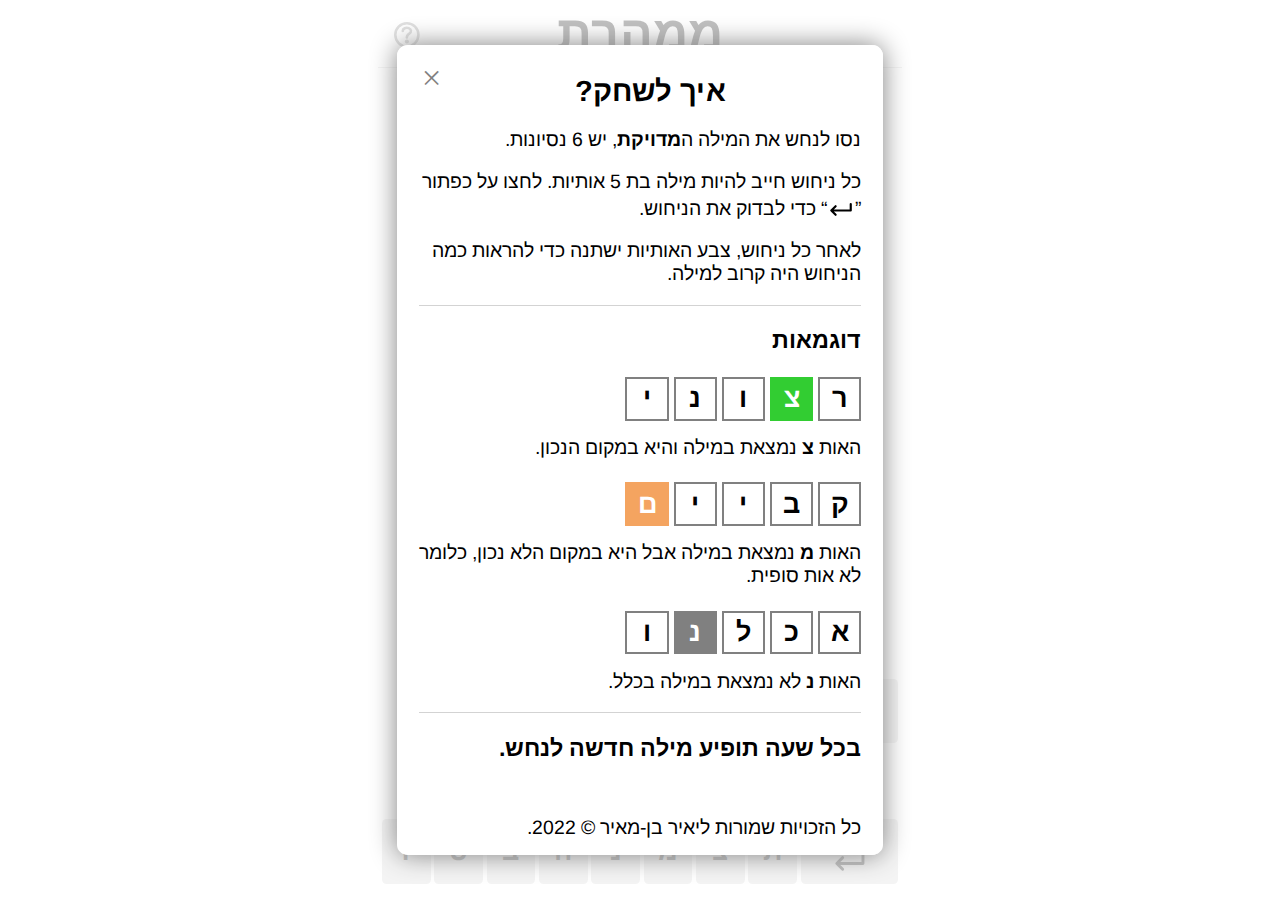
==== memaheret/src/index.html @ 63e684df "second" ====
<!DOCTYPE html>
<html lang="he">
<head>
    <meta charset="UTF-8">
    <meta name=viewport content="width=device-width, initial-scale=1">
    <title>ממהרת: משחק מילים</title>
    <link rel="icon" href="favicon.png">
    <meta property="og:image" content="screenshot.png">
    <meta property="og:description" content="נסו לנחש את המילה המדויקת, יש 6 נסיונות. כל ניחוש חייב להיות מילה בת 5 אותיות. לאחר כל ניחוש, צבע האותיות ישתנה כדי להראות כמה הניחוש היה קרוב למילה">
    <meta property="description" content="נסו לנחש את המילה המדויקת, יש 6 נסיונות. כל ניחוש חייב להיות מילה בת 5 אותיות. לאחר כל ניחוש, צבע האותיות ישתנה כדי להראות כמה הניחוש היה קרוב למילה">
    <meta name="twitter:card" content="summary">
    <meta name="twitter:title" content="ממהרת: משחק מילים">
    <meta name="twitter:image" content="https://reformy.github.io/memaheret/screenshot-twitter.png">
    <link rel="stylesheet" href="style.css">
    <script defer src="words.js" charset="UTF-8"></script>
    <script defer src="main.js" charset="UTF-8"></script>
    <!-- Global site tag (gtag.js) - Google Analytics -->
    <script async src="https://www.googletagmanager.com/gtag/js?id=G-9BNSJSTY61"></script>
    <script>
        window.dataLayer = window.dataLayer || [];
        function gtag(){dataLayer.push(arguments);}
        gtag('js', new Date());

        gtag('config', 'G-9BNSJSTY61', { cookieFlags: 'SameSite=None; Secure' });
    </script>
</head>
<!--
    A word guessing game inspired by Wordle and מדוייקת
    Copyright (C) 2022  Yair Ben-Meir

    This program is free software: you can redistribute it and/or modify
    it under the terms of the GNU Affero General Public License as published by
    the Free Software Foundation, either version 3 of the License, or
    (at your option) any later version.

    This program is distributed in the hope that it will be useful,
    but WITHOUT ANY WARRANTY; without even the implied warranty of
    MERCHANTABILITY or FITNESS FOR A PARTICULAR PURPOSE.  See the
    GNU Affero General Public License for more details.

    You should have received a copy of the GNU Affero General Public License
    along with this program.  If not, see <http://www.gnu.org/licenses/>.
-->
<body>
        <div id="header">
            <svg id="help-button" viewbox="0 0 105 105">
                <path
                    d="M 34 35 A 16 12.5 0 1 1 59.6 45 A 24 18.75 0 0 0 50 60"
                    stroke-width="10" stroke-linecap="round" fill="none" stroke="gray" />
                <circle cx="50" cy="76" r="8" fill="gray" />
                <circle cx="50" cy="50" r="45" stroke-width="10" fill="none" stroke="gray" />
            </svg>
            <span id="app-name">ממהרת</span>
        </div>
        <div id="guesses">
            <div class="row" id="guess-1">
                <div class="letter" id="letter-1-1"></div>
                <div class="letter" id="letter-1-2"></div>
                <div class="letter" id="letter-1-3"></div>
                <div class="letter" id="letter-1-4"></div>
                <div class="letter" id="letter-1-5"></div>
            </div>
            <div class="row" id="guess-2">
                <div class="letter" id="letter-2-1"></div>
                <div class="letter" id="letter-2-2"></div>
                <div class="letter" id="letter-2-3"></div>
                <div class="letter" id="letter-2-4"></div>
                <div class="letter" id="letter-2-5"></div>
            </div>
            <div class="row" id="guess-3">
                <div class="letter" id="letter-3-1"></div>
                <div class="letter" id="letter-3-2"></div>
                <div class="letter" id="letter-3-3"></div>
                <div class="letter" id="letter-3-4"></div>
                <div class="letter" id="letter-3-5"></div>
            </div>
            <div class="row" id="guess-4">
                <div class="letter" id="letter-4-1"></div>
                <div class="letter" id="letter-4-2"></div>
                <div class="letter" id="letter-4-3"></div>
                <div class="letter" id="letter-4-4"></div>
                <div class="letter" id="letter-4-5"></div>
            </div>
            <div class="row" id="guess-5">
                <div class="letter" id="letter-5-1"></div>
                <div class="letter" id="letter-5-2"></div>
                <div class="letter" id="letter-5-3"></div>
                <div class="letter" id="letter-5-4"></div>
                <div class="letter" id="letter-5-5"></div>
            </div>
            <div class="row" id="guess-6">
                <div class="letter" id="letter-6-1"></div>
                <div class="letter" id="letter-6-2"></div>
                <div class="letter" id="letter-6-3"></div>
                <div class="letter" id="letter-6-4"></div>
                <div class="letter" id="letter-6-5"></div>
            </div>
        </div>
        <div id="keyboard">
            <div class="keyboard-row">
                <div class="key wide" value="Backspace"><svg viewBox="0 0 60 50">
                    <path d="M50,10L20,10L10,25L20,40L50,40L50,10M27,20L37,30M37,20L27,30" fill="none" stroke-width="5" stroke="black" stroke-linecap="square" />
                </svg></div
                ><div class="key">פ</div
                ><div class="key">ו</div
                ><div class="key">ט</div
                ><div class="key">א</div
                ><div class="key">ר</div
                ><div class="key">ק</div>
            </div>
            <div class="keyboard-row">
                <div class="key">ל</div
                ><div class="key">ח</div
                ><div class="key">י</div
                ><div class="key">ע</div
                ><div class="key">כ</div
                ><div class="key">ג</div
                ><div class="key">ד</div
                ><div class="key">ש</div>
            </div>
            <div class="keyboard-row">
                <div class="key wide" value="Enter">
                    <div>אישור</div>
                    <svg viewBox="0 0 65 50">
                        <path d="M55,15L55,30L10,30L20,20M10,30L20,40" fill="none" stroke-width="5" stroke="black" stroke-linecap="round" stroke-linejoin="round" />
                    </svg></div
                ><div class="key">ת</div
                ><div class="key">צ</div
                ><div class="key">מ</div
                ><div class="key">נ</div
                ><div class="key">ה</div
                ><div class="key">ב</div
                ><div class="key">ס</div
                ><div class="key">ז</div>
            </div>
        </div>
    <div id="modal" class="hidden">
        <div id="help-screen" class="hidden">
            <div class="close-button">⨉</div>
            <h1>איך לשחק?</h1>
            <p>נסו לנחש את המילה ה<b>מדויקת</b>, יש 6 נסיונות.</p>
            <p>
                כל ניחוש חייב להיות מילה בת 5 אותיות.
                לחצו על כפתור
                <span class="no-break">”<svg viewBox="0 0 65 50">
                    <path d="M55,15L55,30L10,30L20,20M10,30L20,40" fill="none" stroke-width="5" stroke="black" stroke-linecap="round" stroke-linejoin="round" />
                </svg>“</span>
                כדי לבדוק את הניחוש.
            </p>
            <p>לאחר כל ניחוש, צבע האותיות ישתנה כדי להראות כמה הניחוש היה קרוב למילה.</p>
            <h2>דוגמאות</h2>
            <p>
                <span class="letter example full">ר</span>
                <span class="letter example exact">צ</span>
                <span class="letter example full">ו</span>
                <span class="letter example full">נ</span>
                <span class="letter example full">י</span>
            </p>
            <p>
                האות
                <b>צ</b>
                נמצאת במילה והיא במקום הנכון.
            </p>
            <p>
                <span class="letter example full">ק</span>
                <span class="letter example full">ב</span>
                <span class="letter example full">י</span>
                <span class="letter example full">י</span>
                <span class="letter example other">ם</span>
            </p>
            <p>
                האות
                <b>מ</b>
                נמצאת במילה אבל היא במקום הלא נכון, כלומר לא אות סופית.
            </p>
            <p>
                <span class="letter example full">א</span>
                <span class="letter example full">כ</span>
                <span class="letter example full">ל</span>
                <span class="letter example wrong">נ</span>
                <span class="letter example full">ו</span>
            </p>
            <p>
                האות
                <b>נ</b>
                לא נמצאת במילה בכלל.
            </p>
            <h2>בכל שעה תופיע מילה חדשה לנחש.</h2>
            <div id="copyright-notice">
                <p>כל הזכויות שמורות ליאיר בן-מאיר © 2022.</p>
                <p>
                    המשחק מבוסס על
                    <a href="https://www.powerlanguage.co.uk/wordle/" target="_blank">Wordle</a>
                    ועל
                    <a href="https://meduyeket.net/" target="_blank">מדוייקת</a>
                    וקוד המקור שלו
                    <a href="https://github.com/reformy/memaheret" target="_blank">זמין לצפייה</a>.
                </p>
            </div>
        </div>
        <div id="success-screen" class="hidden">
            <div class="close-button">⨉</div>
            <h1 id="success-header"></h1>
            <p>שתפו את התוצאה:</p>
            <div id="share-button">
                <div id="result"></div>
                <div id="share-button-text">
                    <svg viewBox="0 0 24 24">
                        <path d="M18 16.08c-.76 0-1.44.3-1.96.77L8.91 12.7c.05-.23.09-.46.09-.7s-.04-.47-.09-.7l7.05-4.11c.54.5 1.25.81 2.04.81 1.66 0 3-1.34 3-3s-1.34-3-3-3-3 1.34-3 3c0 .24.04.47.09.7L8.04 9.81C7.5 9.31 6.79 9 6 9c-1.66 0-3 1.34-3 3s1.34 3 3 3c.79 0 1.5-.31 2.04-.81l7.12 4.16c-.05.21-.08.43-.08.65 0 1.61 1.31 2.92 2.92 2.92 1.61 0 2.92-1.31 2.92-2.92s-1.31-2.92-2.92-2.92z" fill="white" />
                    </svg>
                    <span>שיתוף</span>
                </div>
            </div>
            <div id="countdown-container">
                <div>המילה הבאה בעוד</div>
                <div id="countdown"></div>
            </div>
        </div>
    </div>
    <div id="popup" class="hidden"></div>
</body>
</html>
---- memaheret/src/style.css ----
/*
    A word guessing game inspired by Wordle
    Copyright (C) 2022  Amir Livne Bar-on

    This program is free software: you can redistribute it and/or modify
    it under the terms of the GNU Affero General Public License as published by
    the Free Software Foundation, either version 3 of the License, or
    (at your option) any later version.

    This program is distributed in the hope that it will be useful,
    but WITHOUT ANY WARRANTY; without even the implied warranty of
    MERCHANTABILITY or FITNESS FOR A PARTICULAR PURPOSE.  See the
    GNU Affero General Public License for more details.

    You should have received a copy of the GNU Affero General Public License
    along with this program.  If not, see <http://www.gnu.org/licenses/>.
*/

@font-face {
    font-family: Arimo;
    src: url(Arimo-VariableFont_wght.ttf);
}

html {
    user-select: none;
    direction: rtl;
    height: 100%;
}

body {
    margin: 0;
    height: 100%;
    display: flex;
    flex-direction: column;
    justify-content: space-between;
    align-items: center;
    font-family: Arimo, Arial, sans-serif;
}

#header {
    width: calc(min(95vw, 57vh));
    padding: calc(min(1vw, 0.6vh));
    border-bottom: 1px solid lightgray;
    text-align: center;
    position: relative;
}
#help-button {
    cursor: pointer;
    position: absolute;
    left: calc(min(3vw, 1.8vh));
    top: calc(min(4vw, 2.4vh));
    height: calc(min(5vw, 3vh));
}
#app-name {
    font-size: calc(min(9vw, 5.4vh));
    font-weight: bold;
}

#guesses {
    display: flex;
    flex-direction: column;
}
.row {
    display: flex;
    flex-direction: row;
    justify-content: center;
}
.row.jiggle {
    animation: jiggle 200ms ease-in-out 0ms 2;
}
@keyframes jiggle {
    0% {transform: translateX(0);}
    25% {transform: translateX(calc(min(0.5vw, 0.3vh)));}
    75% {transform: translateX(calc(max(-0.5vw, -0.3vh)));}
    100% {transform: translateX(0);}
}
.row.win > .letter {
    animation: grow 2000ms ease-in-out 0ms 2 alternate;
}
@keyframes grow {
    0% {transform: none;}
    100% {transform: scale(1.5, 1.5);}
}
.letter {
    width: calc(min(15vw, 9vh));
    height: calc(min(15vw, 9vh));
    margin: calc(min(0.5vw, 0.3vh));
    border: 2px solid lightgray;
    box-sizing: border-box;
    display: inline-flex;
    align-items: center;
    justify-content: center;
    font-size: calc(min(10vw, 6vh));
    font-weight: bold;
    transition: 300ms;
}
.letter.example {
    width: calc(min(8vw, 4.8vh));
    height: calc(min(8vw, 4.8vh));
    margin: calc(min(0.5vw, 0.4vh)) 0 calc(max(-0.5vw, -0.4vh)) 0;
    font-size: calc(min(5vw, 3vh));
    font-weight: bold;
    transition: 600ms;
}
.letter.full {
    border: 2px solid gray;
}
.letter.exact, .letter.other, .letter.wrong {
    color: white;
    border: none;
}
.letter.exact {
    background-color: limegreen;
}
.letter.other {
    background-color: sandybrown;
}
.letter.wrong {
    background-color: gray;
}

#keyboard {
    margin-bottom: calc(min(2vw, 1.2vh));
}
.keyboard-row {
    margin-bottom: calc(min(1vw, 0.6vh));
    display: flex;
    flex-direction: row;
    gap: calc(min(0.7vw, 0.42vh));
}
.key {
    display: inline-block;
    width: calc(min(9vw, 5.4vh));
    height: calc(min(12vw, 7.2vh));
    border-radius: calc(min(1vw, 0.5vh));
    background-color: lightgray;
    display: inline-flex;
    align-items: center;
    justify-content: center;
    font-size: calc(min(5vw, 3vh));
    font-weight: bold;
}
.key[match="exact"], .key[match="other"], .key[match="wrong"] {
    color: white;
}
.key[match="exact"] {
    background-color: limegreen;
}
.key[match="other"] {
    background-color: sandybrown;
}
.key[match="wrong"] {
    background-color: gray;
}
.key.wide {
    width: calc(min(18vw, 10.8vh));
    flex-direction: column;
    font-weight: normal;
    font-size: 1.8vh;
}
.key > svg {
    width: calc(min(7vw, 4.2vh));
}
.keyboard-row:nth-child(2) > .key:first-child {
    margin-right: calc(min(15vw, 9vh));
}

#popup {
    position: fixed;
    top: calc(min(15vw, 9vh));
    padding: calc(min(3vw, 1.8vh));
    border-radius: calc(min(1vw, 0.6vh));
    background-color: black;
    color: white;
    font-size: calc(min(4vw, 2.4vh));
}
#popup.hidden {
    transition: 400ms;
    opacity: 0;
}

#modal {
    position: fixed;
    width: 100%;
    height: 100%;
    background-color: rgba(255, 255, 255, 0.75);
    display: flex;
    align-items: center;
    justify-content: center;
}
#modal.hidden {
    display: none;
}
#modal > div {
    width: calc(min(90vw, 54vh));
    max-height: 90%;
    padding: calc(min(2vw, 1.2vh)) calc(min(3vw, 2.4vh)) calc(min(3vw, 2.4vh)) calc(min(3vw, 2.4vh));
    box-sizing: border-box;
    overflow-y: auto;
    background-color: white;
    border-radius: calc(min(2vw, 1.2vh));
    box-shadow: 0 0 calc(min(5vw, 3vh)) gray;
    font-size: calc(min(3.5vw, 2.16vh));
}
#modal > div.hidden {
    display: none;
}
.close-button {
    float: left;
    margin-left: calc(min(1vw, 0.6vh));
    margin-top: calc(min(2vw, 1.2vh));
    color: gray;
}
h1 {
    text-align: center;
    font-size: 1.5em;
}
h2 {
    border-top: 1px solid lightgray;
    margin-top: calc(min(1vw, 0.6vh));
    padding-top: calc(min(4vw, 2.4vh));
    font-size: 1.2em;
}
#help-screen a {
    font-weight: bold;
}
#help-screen svg {
    display: inline;
    height: calc(min(4vw, 2.4vh));
    transform: translateY(calc(min(1vw, 0.5vh)));
}
.no-break {
    white-space: nowrap;
}
#copyright-notice {
    margin-top: calc(min(10vw, 6vh));
}
#share-button {
    display: flex;
    flex-direction: row;
    justify-content: space-between;
    align-items: center;
    background-color: limegreen;
    padding: calc(min(3vw, 1.8vh));
    border-radius: calc(min(2vw, 1.2vh));
}
#share-button-text {
    flex-grow: 1;
    display: flex;
    flex-direction: row;
    justify-content: center;
    align-items: center;
    color: white;
    font-size: calc(min(5vw, 3vh));
    font-weight: 600;
}
#share-button-text > svg {
    height: calc(min(5vw, 3vh));
    margin-left: calc(min(2vw, 1.2vh));
}
#result {
    background-color: white;
    font-size: calc(min(3.5vw, 2.1vh));
    font-weight: normal;
    padding: calc(min(2vw, 1.2vh));
    border-radius: calc(min(1vw, 0.6vh));
    white-space: pre;
    user-select: text;
}
#countdown-container {
    border-top: 1px solid gray;
    padding-right: calc(min(3vw, 1.8vh));
    padding-top: calc(min(5vw, 3vh));
    margin-top: calc(min(5vw, 3vh));
    display: flex;
    flex-direction: column;
    justify-content: center;
    align-items: center;
}
#countdown {
    margin-top: calc(min(2vw, 1.2vh));
    font-size: calc(min(8vw, 4.8vh));
}
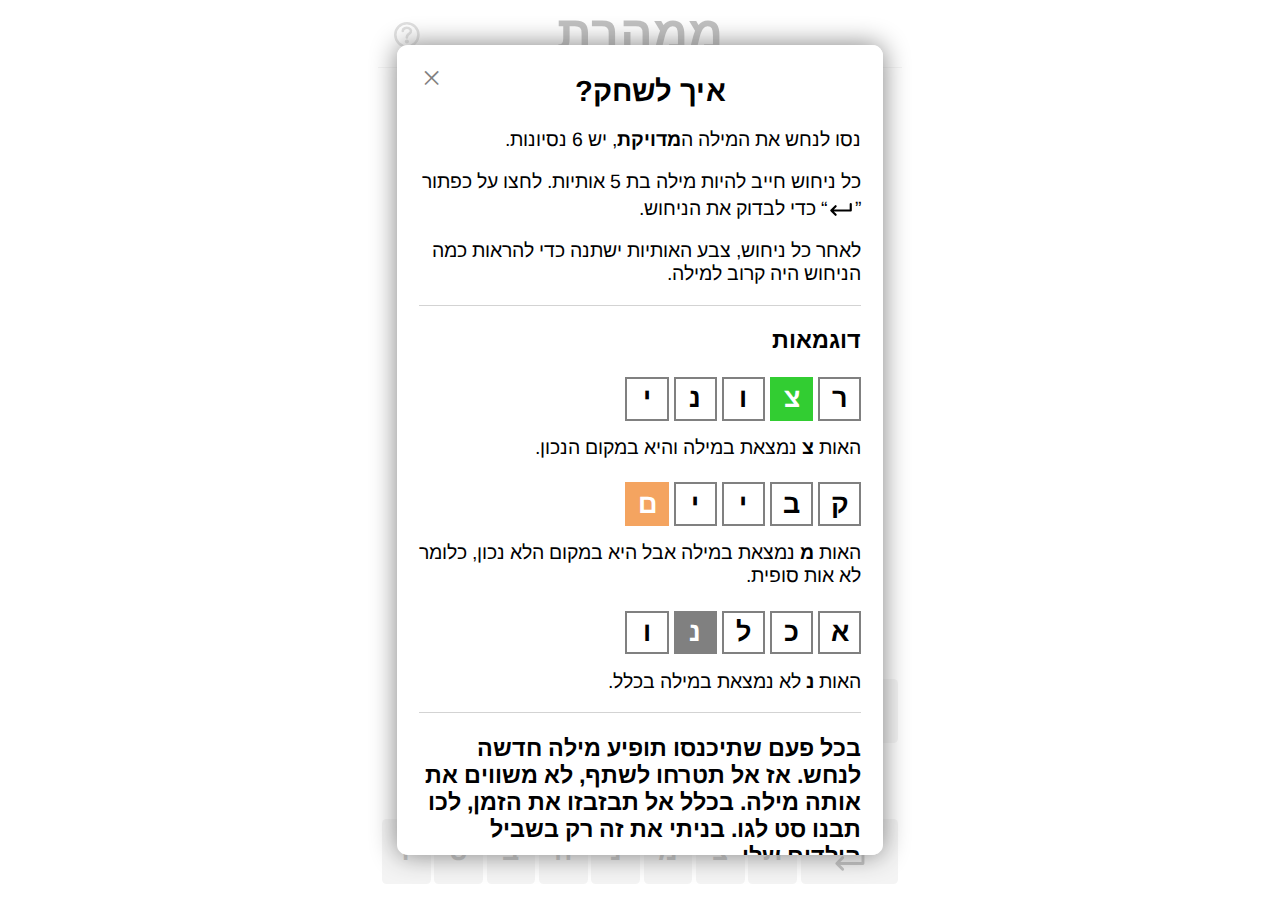
==== commit 9c66d036: "Update index.html" ====
--- a/memaheret/src/index.html
+++ b/memaheret/src/index.html
@@ -185,7 +185,7 @@
                 <b>נ</b>
                 לא נמצאת במילה בכלל.
             </p>
-            <h2>בכל שעה תופיע מילה חדשה לנחש.</h2>
+            <h2>בכל פעם שתיכנסו תופיע מילה חדשה לנחש. אז אל תטרחו לשתף, לא משווים את אותה מילה. בכלל אל תבזבזו את הזמן, לכו תבנו סט לגו. בניתי את זה רק בשביל הילדים שלי.</h2>
             <div id="copyright-notice">
                 <p>כל הזכויות שמורות ליאיר בן-מאיר © 2022.</p>
                 <p>
